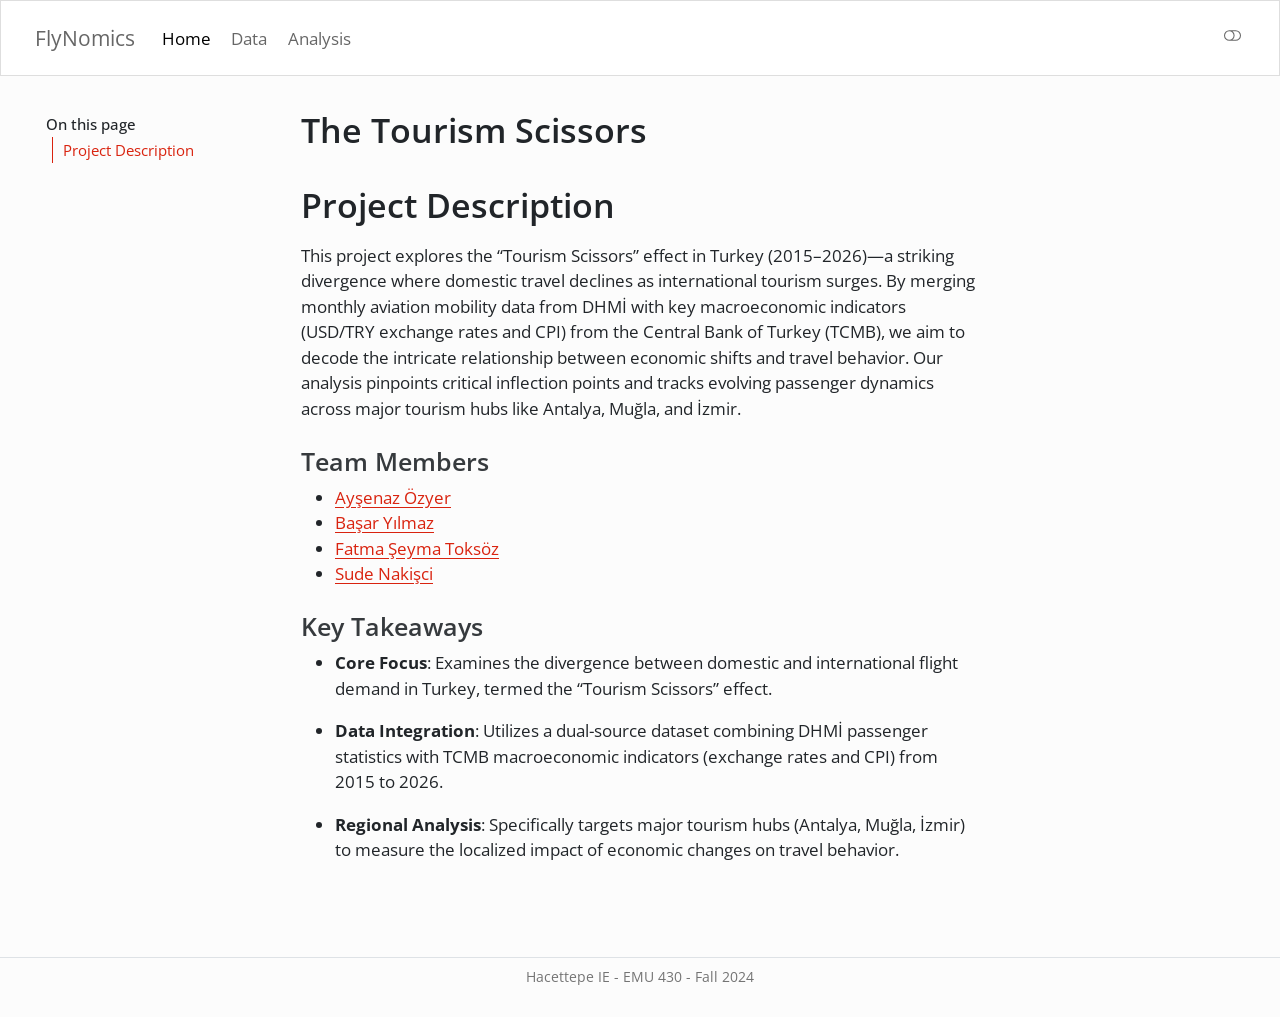
==== docs/index.html @ b21f77da "project3" ====
<!DOCTYPE html>
<html xmlns="http://www.w3.org/1999/xhtml" lang="en" xml:lang="en"><head>

<meta charset="utf-8">
<meta name="generator" content="quarto-1.8.25">

<meta name="viewport" content="width=device-width, initial-scale=1.0, user-scalable=yes">


<title>The Tourism Scissors – FlyNomics</title>
<style>
code{white-space: pre-wrap;}
span.smallcaps{font-variant: small-caps;}
div.columns{display: flex; gap: min(4vw, 1.5em);}
div.column{flex: auto; overflow-x: auto;}
div.hanging-indent{margin-left: 1.5em; text-indent: -1.5em;}
ul.task-list{list-style: none;}
ul.task-list li input[type="checkbox"] {
  width: 0.8em;
  margin: 0 0.8em 0.2em -1em; /* quarto-specific, see https://github.com/quarto-dev/quarto-cli/issues/4556 */ 
  vertical-align: middle;
}
</style>


<script src="site_libs/quarto-nav/quarto-nav.js"></script>
<script src="site_libs/quarto-nav/headroom.min.js"></script>
<script src="site_libs/clipboard/clipboard.min.js"></script>
<script src="site_libs/quarto-search/autocomplete.umd.js"></script>
<script src="site_libs/quarto-search/fuse.min.js"></script>
<script src="site_libs/quarto-search/quarto-search.js"></script>
<meta name="quarto:offset" content="./">
<script src="site_libs/quarto-html/quarto.js" type="module"></script>
<script src="site_libs/quarto-html/tabsets/tabsets.js" type="module"></script>
<script src="site_libs/quarto-html/axe/axe-check.js" type="module"></script>
<script src="site_libs/quarto-html/popper.min.js"></script>
<script src="site_libs/quarto-html/tippy.umd.min.js"></script>
<script src="site_libs/quarto-html/anchor.min.js"></script>
<link href="site_libs/quarto-html/tippy.css" rel="stylesheet">
<link href="site_libs/quarto-html/quarto-syntax-highlighting-7b89279ff1a6dce999919e0e67d4d9ec.css" rel="stylesheet" class="quarto-color-scheme" id="quarto-text-highlighting-styles">
<link href="site_libs/quarto-html/quarto-syntax-highlighting-dark-707d8167ce6003fca903bfe2be84ab7f.css" rel="stylesheet" class="quarto-color-scheme quarto-color-alternate" id="quarto-text-highlighting-styles">
<link href="site_libs/quarto-html/quarto-syntax-highlighting-7b89279ff1a6dce999919e0e67d4d9ec.css" rel="stylesheet" class="quarto-color-scheme-extra" id="quarto-text-highlighting-styles">
<script src="site_libs/bootstrap/bootstrap.min.js"></script>
<link href="site_libs/bootstrap/bootstrap-icons.css" rel="stylesheet">
<link href="site_libs/bootstrap/bootstrap-0e5074b58188f8d01d6da366fae00f66.min.css" rel="stylesheet" append-hash="true" class="quarto-color-scheme" id="quarto-bootstrap" data-mode="light">
<link href="site_libs/bootstrap/bootstrap-dark-cd93109820dc32abe2ab9168c608f182.min.css" rel="stylesheet" append-hash="true" class="quarto-color-scheme quarto-color-alternate" id="quarto-bootstrap" data-mode="dark">
<link href="site_libs/bootstrap/bootstrap-0e5074b58188f8d01d6da366fae00f66.min.css" rel="stylesheet" append-hash="true" class="quarto-color-scheme-extra" id="quarto-bootstrap" data-mode="light">
<script id="quarto-search-options" type="application/json">{
  "location": "navbar",
  "copy-button": false,
  "collapse-after": 3,
  "panel-placement": "end",
  "type": "overlay",
  "limit": 50,
  "keyboard-shortcut": [
    "f",
    "/",
    "s"
  ],
  "show-item-context": false,
  "language": {
    "search-no-results-text": "No results",
    "search-matching-documents-text": "matching documents",
    "search-copy-link-title": "Copy link to search",
    "search-hide-matches-text": "Hide additional matches",
    "search-more-match-text": "more match in this document",
    "search-more-matches-text": "more matches in this document",
    "search-clear-button-title": "Clear",
    "search-text-placeholder": "",
    "search-detached-cancel-button-title": "Cancel",
    "search-submit-button-title": "Submit",
    "search-label": "Search"
  }
}</script>


<link rel="stylesheet" href="styles.css">
</head>

<body class="floating nav-fixed quarto-light"><script id="quarto-html-before-body" type="application/javascript">
    const toggleBodyColorMode = (bsSheetEl) => {
      const mode = bsSheetEl.getAttribute("data-mode");
      const bodyEl = window.document.querySelector("body");
      if (mode === "dark") {
        bodyEl.classList.add("quarto-dark");
        bodyEl.classList.remove("quarto-light");
      } else {
        bodyEl.classList.add("quarto-light");
        bodyEl.classList.remove("quarto-dark");
      }
    }
    const toggleBodyColorPrimary = () => {
      const bsSheetEl = window.document.querySelector("link#quarto-bootstrap:not([rel=disabled-stylesheet])");
      if (bsSheetEl) {
        toggleBodyColorMode(bsSheetEl);
      }
    }
    const setColorSchemeToggle = (alternate) => {
      const toggles = window.document.querySelectorAll('.quarto-color-scheme-toggle');
      for (let i=0; i < toggles.length; i++) {
        const toggle = toggles[i];
        if (toggle) {
          if (alternate) {
            toggle.classList.add("alternate");
          } else {
            toggle.classList.remove("alternate");
          }
        }
      }
    };
    const toggleColorMode = (alternate) => {
      // Switch the stylesheets
      const primaryStylesheets = window.document.querySelectorAll('link.quarto-color-scheme:not(.quarto-color-alternate)');
      const alternateStylesheets = window.document.querySelectorAll('link.quarto-color-scheme.quarto-color-alternate');
      manageTransitions('#quarto-margin-sidebar .nav-link', false);
      if (alternate) {
        // note: dark is layered on light, we don't disable primary!
        enableStylesheet(alternateStylesheets);
        for (const sheetNode of alternateStylesheets) {
          if (sheetNode.id === "quarto-bootstrap") {
            toggleBodyColorMode(sheetNode);
          }
        }
      } else {
        disableStylesheet(alternateStylesheets);
        enableStylesheet(primaryStylesheets)
        toggleBodyColorPrimary();
      }
      manageTransitions('#quarto-margin-sidebar .nav-link', true);
      // Switch the toggles
      setColorSchemeToggle(alternate)
      // Hack to workaround the fact that safari doesn't
      // properly recolor the scrollbar when toggling (#1455)
      if (navigator.userAgent.indexOf('Safari') > 0 && navigator.userAgent.indexOf('Chrome') == -1) {
        manageTransitions("body", false);
        window.scrollTo(0, 1);
        setTimeout(() => {
          window.scrollTo(0, 0);
          manageTransitions("body", true);
        }, 40);
      }
    }
    const disableStylesheet = (stylesheets) => {
      for (let i=0; i < stylesheets.length; i++) {
        const stylesheet = stylesheets[i];
        stylesheet.rel = 'disabled-stylesheet';
      }
    }
    const enableStylesheet = (stylesheets) => {
      for (let i=0; i < stylesheets.length; i++) {
        const stylesheet = stylesheets[i];
        if(stylesheet.rel !== 'stylesheet') { // for Chrome, which will still FOUC without this check
          stylesheet.rel = 'stylesheet';
        }
      }
    }
    const manageTransitions = (selector, allowTransitions) => {
      const els = window.document.querySelectorAll(selector);
      for (let i=0; i < els.length; i++) {
        const el = els[i];
        if (allowTransitions) {
          el.classList.remove('notransition');
        } else {
          el.classList.add('notransition');
        }
      }
    }
    const isFileUrl = () => {
      return window.location.protocol === 'file:';
    }
    const hasAlternateSentinel = () => {
      let styleSentinel = getColorSchemeSentinel();
      if (styleSentinel !== null) {
        return styleSentinel === "alternate";
      } else {
        return false;
      }
    }
    const setStyleSentinel = (alternate) => {
      const value = alternate ? "alternate" : "default";
      if (!isFileUrl()) {
        window.localStorage.setItem("quarto-color-scheme", value);
      } else {
        localAlternateSentinel = value;
      }
    }
    const getColorSchemeSentinel = () => {
      if (!isFileUrl()) {
        const storageValue = window.localStorage.getItem("quarto-color-scheme");
        return storageValue != null ? storageValue : localAlternateSentinel;
      } else {
        return localAlternateSentinel;
      }
    }
    const toggleGiscusIfUsed = (isAlternate, darkModeDefault) => {
      const baseTheme = document.querySelector('#giscus-base-theme')?.value ?? 'light';
      const alternateTheme = document.querySelector('#giscus-alt-theme')?.value ?? 'dark';
      let newTheme = '';
      if(authorPrefersDark) {
        newTheme = isAlternate ? baseTheme : alternateTheme;
      } else {
        newTheme = isAlternate ? alternateTheme : baseTheme;
      }
      const changeGiscusTheme = () => {
        // From: https://github.com/giscus/giscus/issues/336
        const sendMessage = (message) => {
          const iframe = document.querySelector('iframe.giscus-frame');
          if (!iframe) return;
          iframe.contentWindow.postMessage({ giscus: message }, 'https://giscus.app');
        }
        sendMessage({
          setConfig: {
            theme: newTheme
          }
        });
      }
      const isGiscussLoaded = window.document.querySelector('iframe.giscus-frame') !== null;
      if (isGiscussLoaded) {
        changeGiscusTheme();
      }
    };
    const authorPrefersDark = false;
    const darkModeDefault = authorPrefersDark;
      document.querySelector('link#quarto-text-highlighting-styles.quarto-color-scheme-extra').rel = 'disabled-stylesheet';
      document.querySelector('link#quarto-bootstrap.quarto-color-scheme-extra').rel = 'disabled-stylesheet';
    let localAlternateSentinel = darkModeDefault ? 'alternate' : 'default';
    // Dark / light mode switch
    window.quartoToggleColorScheme = () => {
      // Read the current dark / light value
      let toAlternate = !hasAlternateSentinel();
      toggleColorMode(toAlternate);
      setStyleSentinel(toAlternate);
      toggleGiscusIfUsed(toAlternate, darkModeDefault);
      window.dispatchEvent(new Event('resize'));
    };
    // Switch to dark mode if need be
    if (hasAlternateSentinel()) {
      toggleColorMode(true);
    } else {
      toggleColorMode(false);
    }
  </script>

<div id="quarto-search-results"></div>
  <header id="quarto-header" class="headroom fixed-top">
    <nav class="navbar navbar-expand-lg " data-bs-theme="dark">
      <div class="navbar-container container-fluid">
      <div class="navbar-brand-container mx-auto">
    <a href="./index.html" class="navbar-brand navbar-brand-logo">
    </a>
    <a class="navbar-brand" href="./index.html">
    <span class="navbar-title">FlyNomics</span>
    </a>
  </div>
            <div id="quarto-search" class="" title="Search"></div>
          <button class="navbar-toggler" type="button" data-bs-toggle="collapse" data-bs-target="#navbarCollapse" aria-controls="navbarCollapse" role="menu" aria-expanded="false" aria-label="Toggle navigation" onclick="if (window.quartoToggleHeadroom) { window.quartoToggleHeadroom(); }">
  <span class="navbar-toggler-icon"></span>
</button>
          <div class="collapse navbar-collapse" id="navbarCollapse">
            <ul class="navbar-nav navbar-nav-scroll me-auto">
  <li class="nav-item">
    <a class="nav-link active" href="./index.html" aria-current="page"> 
<span class="menu-text">Home</span></a>
  </li>  
  <li class="nav-item">
    <a class="nav-link" href="./data.html"> 
<span class="menu-text">Data</span></a>
  </li>  
  <li class="nav-item">
    <a class="nav-link" href="./analysis.html"> 
<span class="menu-text">Analysis</span></a>
  </li>  
</ul>
          </div> <!-- /navcollapse -->
            <div class="quarto-navbar-tools">
    <a href="https://twitter.com" title="" class="quarto-navigation-tool px-1" aria-label=""><i class="bi bi-github"></i></a>
  <a href="" class="quarto-color-scheme-toggle quarto-navigation-tool  px-1" onclick="window.quartoToggleColorScheme(); return false;" title="Toggle dark mode"><i class="bi"></i></a>
</div>
      </div> <!-- /container-fluid -->
    </nav>
</header>
<!-- content -->
<div id="quarto-content" class="quarto-container page-columns page-rows-contents page-layout-article page-navbar">
<!-- sidebar -->
  <nav id="quarto-sidebar" class="sidebar collapse collapse-horizontal quarto-sidebar-collapse-item sidebar-navigation floating overflow-auto">
    <nav id="TOC" role="doc-toc" class="toc-active">
    <h2 id="toc-title">On this page</h2>
   
  <ul>
  <li><a href="#project-description" id="toc-project-description" class="nav-link active" data-scroll-target="#project-description">Project Description</a>
  <ul class="collapse">
  <li><a href="#team-members" id="toc-team-members" class="nav-link" data-scroll-target="#team-members">Team Members</a></li>
  <li><a href="#key-takeaways" id="toc-key-takeaways" class="nav-link" data-scroll-target="#key-takeaways">Key Takeaways</a></li>
  </ul></li>
  </ul>
</nav>
</nav>
<div id="quarto-sidebar-glass" class="quarto-sidebar-collapse-item" data-bs-toggle="collapse" data-bs-target=".quarto-sidebar-collapse-item"></div>
<!-- margin-sidebar -->
    <div id="quarto-margin-sidebar" class="sidebar margin-sidebar zindex-bottom">
    </div>
<!-- main -->
<main class="content" id="quarto-document-content">


<header id="title-block-header" class="quarto-title-block default">
<div class="quarto-title">
<h1 class="title">The Tourism Scissors</h1>
</div>



<div class="quarto-title-meta">

    
  
    
  </div>
  


</header>


<section id="project-description" class="level1">
<h1>Project Description</h1>
<p>This project explores the “Tourism Scissors” effect in Turkey (2015–2026)—a striking divergence where domestic travel declines as international tourism surges. By merging monthly aviation mobility data from DHMİ with key macroeconomic indicators (USD/TRY exchange rates and CPI) from the Central Bank of Turkey (TCMB), we aim to decode the intricate relationship between economic shifts and travel behavior. Our analysis pinpoints critical inflection points and tracks evolving passenger dynamics across major tourism hubs like Antalya, Muğla, and İzmir.</p>
<section id="team-members" class="level3">
<h3 class="anchored" data-anchor-id="team-members">Team Members</h3>
<ul>
<li><a href="https://emu-hacettepe-analytics.github.io/emu430-spring2026-aysenazozyer/">Ayşenaz Özyer</a></li>
<li><a href="https://emu-hacettepe-analytics.github.io/emu430-spring2026-BasarYiilmaz/">Başar Yılmaz</a></li>
<li><a href="https://emu-hacettepe-analytics.github.io/emu430-spring2026-b2220469019/">Fatma Şeyma Toksöz</a></li>
<li><a href="https://emu-hacettepe-analytics.github.io/emu430-spring2026-sudenakisci/">Sude Nakişci</a></li>
</ul>
</section>
<section id="key-takeaways" class="level3">
<h3 class="anchored" data-anchor-id="key-takeaways">Key Takeaways</h3>
<ul>
<li><p><strong>Core Focus</strong>: Examines the divergence between domestic and international flight demand in Turkey, termed the “Tourism Scissors” effect.</p></li>
<li><p><strong>Data Integration</strong>: Utilizes a dual-source dataset combining DHMİ passenger statistics with TCMB macroeconomic indicators (exchange rates and CPI) from 2015 to 2026.</p></li>
<li><p><strong>Regional Analysis</strong>: Specifically targets major tourism hubs (Antalya, Muğla, İzmir) to measure the localized impact of economic changes on travel behavior.</p></li>
</ul>


</section>
</section>

<a onclick="window.scrollTo(0, 0); return false;" role="button" id="quarto-back-to-top"><i class="bi bi-arrow-up"></i> Back to top</a></main> <!-- /main -->
<script id="quarto-html-after-body" type="application/javascript">
  window.document.addEventListener("DOMContentLoaded", function (event) {
    // Ensure there is a toggle, if there isn't float one in the top right
    if (window.document.querySelector('.quarto-color-scheme-toggle') === null) {
      const a = window.document.createElement('a');
      a.classList.add('top-right');
      a.classList.add('quarto-color-scheme-toggle');
      a.href = "";
      a.onclick = function() { try { window.quartoToggleColorScheme(); } catch {} return false; };
      const i = window.document.createElement("i");
      i.classList.add('bi');
      a.appendChild(i);
      window.document.body.appendChild(a);
    }
    setColorSchemeToggle(hasAlternateSentinel())
    const icon = "";
    const anchorJS = new window.AnchorJS();
    anchorJS.options = {
      placement: 'right',
      icon: icon
    };
    anchorJS.add('.anchored');
    const isCodeAnnotation = (el) => {
      for (const clz of el.classList) {
        if (clz.startsWith('code-annotation-')) {                     
          return true;
        }
      }
      return false;
    }
    const onCopySuccess = function(e) {
      // button target
      const button = e.trigger;
      // don't keep focus
      button.blur();
      // flash "checked"
      button.classList.add('code-copy-button-checked');
      var currentTitle = button.getAttribute("title");
      button.setAttribute("title", "Copied!");
      let tooltip;
      if (window.bootstrap) {
        button.setAttribute("data-bs-toggle", "tooltip");
        button.setAttribute("data-bs-placement", "left");
        button.setAttribute("data-bs-title", "Copied!");
        tooltip = new bootstrap.Tooltip(button, 
          { trigger: "manual", 
            customClass: "code-copy-button-tooltip",
            offset: [0, -8]});
        tooltip.show();    
      }
      setTimeout(function() {
        if (tooltip) {
          tooltip.hide();
          button.removeAttribute("data-bs-title");
          button.removeAttribute("data-bs-toggle");
          button.removeAttribute("data-bs-placement");
        }
        button.setAttribute("title", currentTitle);
        button.classList.remove('code-copy-button-checked');
      }, 1000);
      // clear code selection
      e.clearSelection();
    }
    const getTextToCopy = function(trigger) {
      const outerScaffold = trigger.parentElement.cloneNode(true);
      const codeEl = outerScaffold.querySelector('code');
      for (const childEl of codeEl.children) {
        if (isCodeAnnotation(childEl)) {
          childEl.remove();
        }
      }
      return codeEl.innerText;
    }
    const clipboard = new window.ClipboardJS('.code-copy-button:not([data-in-quarto-modal])', {
      text: getTextToCopy
    });
    clipboard.on('success', onCopySuccess);
    if (window.document.getElementById('quarto-embedded-source-code-modal')) {
      const clipboardModal = new window.ClipboardJS('.code-copy-button[data-in-quarto-modal]', {
        text: getTextToCopy,
        container: window.document.getElementById('quarto-embedded-source-code-modal')
      });
      clipboardModal.on('success', onCopySuccess);
    }
      var localhostRegex = new RegExp(/^(?:http|https):\/\/localhost\:?[0-9]*\//);
      var mailtoRegex = new RegExp(/^mailto:/);
        var filterRegex = new RegExp('/' + window.location.host + '/');
      var isInternal = (href) => {
          return filterRegex.test(href) || localhostRegex.test(href) || mailtoRegex.test(href);
      }
      // Inspect non-navigation links and adorn them if external
     var links = window.document.querySelectorAll('a[href]:not(.nav-link):not(.navbar-brand):not(.toc-action):not(.sidebar-link):not(.sidebar-item-toggle):not(.pagination-link):not(.no-external):not([aria-hidden]):not(.dropdown-item):not(.quarto-navigation-tool):not(.about-link)');
      for (var i=0; i<links.length; i++) {
        const link = links[i];
        if (!isInternal(link.href)) {
          // undo the damage that might have been done by quarto-nav.js in the case of
          // links that we want to consider external
          if (link.dataset.originalHref !== undefined) {
            link.href = link.dataset.originalHref;
          }
        }
      }
    function tippyHover(el, contentFn, onTriggerFn, onUntriggerFn) {
      const config = {
        allowHTML: true,
        maxWidth: 500,
        delay: 100,
        arrow: false,
        appendTo: function(el) {
            return el.parentElement;
        },
        interactive: true,
        interactiveBorder: 10,
        theme: 'quarto',
        placement: 'bottom-start',
      };
      if (contentFn) {
        config.content = contentFn;
      }
      if (onTriggerFn) {
        config.onTrigger = onTriggerFn;
      }
      if (onUntriggerFn) {
        config.onUntrigger = onUntriggerFn;
      }
      window.tippy(el, config); 
    }
    const noterefs = window.document.querySelectorAll('a[role="doc-noteref"]');
    for (var i=0; i<noterefs.length; i++) {
      const ref = noterefs[i];
      tippyHover(ref, function() {
        // use id or data attribute instead here
        let href = ref.getAttribute('data-footnote-href') || ref.getAttribute('href');
        try { href = new URL(href).hash; } catch {}
        const id = href.replace(/^#\/?/, "");
        const note = window.document.getElementById(id);
        if (note) {
          return note.innerHTML;
        } else {
          return "";
        }
      });
    }
    const xrefs = window.document.querySelectorAll('a.quarto-xref');
    const processXRef = (id, note) => {
      // Strip column container classes
      const stripColumnClz = (el) => {
        el.classList.remove("page-full", "page-columns");
        if (el.children) {
          for (const child of el.children) {
            stripColumnClz(child);
          }
        }
      }
      stripColumnClz(note)
      if (id === null || id.startsWith('sec-')) {
        // Special case sections, only their first couple elements
        const container = document.createElement("div");
        if (note.children && note.children.length > 2) {
          container.appendChild(note.children[0].cloneNode(true));
          for (let i = 1; i < note.children.length; i++) {
            const child = note.children[i];
            if (child.tagName === "P" && child.innerText === "") {
              continue;
            } else {
              container.appendChild(child.cloneNode(true));
              break;
            }
          }
          if (window.Quarto?.typesetMath) {
            window.Quarto.typesetMath(container);
          }
          return container.innerHTML
        } else {
          if (window.Quarto?.typesetMath) {
            window.Quarto.typesetMath(note);
          }
          return note.innerHTML;
        }
      } else {
        // Remove any anchor links if they are present
        const anchorLink = note.querySelector('a.anchorjs-link');
        if (anchorLink) {
          anchorLink.remove();
        }
        if (window.Quarto?.typesetMath) {
          window.Quarto.typesetMath(note);
        }
        if (note.classList.contains("callout")) {
          return note.outerHTML;
        } else {
          return note.innerHTML;
        }
      }
    }
    for (var i=0; i<xrefs.length; i++) {
      const xref = xrefs[i];
      tippyHover(xref, undefined, function(instance) {
        instance.disable();
        let url = xref.getAttribute('href');
        let hash = undefined; 
        if (url.startsWith('#')) {
          hash = url;
        } else {
          try { hash = new URL(url).hash; } catch {}
        }
        if (hash) {
          const id = hash.replace(/^#\/?/, "");
          const note = window.document.getElementById(id);
          if (note !== null) {
            try {
              const html = processXRef(id, note.cloneNode(true));
              instance.setContent(html);
            } finally {
              instance.enable();
              instance.show();
            }
          } else {
            // See if we can fetch this
            fetch(url.split('#')[0])
            .then(res => res.text())
            .then(html => {
              const parser = new DOMParser();
              const htmlDoc = parser.parseFromString(html, "text/html");
              const note = htmlDoc.getElementById(id);
              if (note !== null) {
                const html = processXRef(id, note);
                instance.setContent(html);
              } 
            }).finally(() => {
              instance.enable();
              instance.show();
            });
          }
        } else {
          // See if we can fetch a full url (with no hash to target)
          // This is a special case and we should probably do some content thinning / targeting
          fetch(url)
          .then(res => res.text())
          .then(html => {
            const parser = new DOMParser();
            const htmlDoc = parser.parseFromString(html, "text/html");
            const note = htmlDoc.querySelector('main.content');
            if (note !== null) {
              // This should only happen for chapter cross references
              // (since there is no id in the URL)
              // remove the first header
              if (note.children.length > 0 && note.children[0].tagName === "HEADER") {
                note.children[0].remove();
              }
              const html = processXRef(null, note);
              instance.setContent(html);
            } 
          }).finally(() => {
            instance.enable();
            instance.show();
          });
        }
      }, function(instance) {
      });
    }
        let selectedAnnoteEl;
        const selectorForAnnotation = ( cell, annotation) => {
          let cellAttr = 'data-code-cell="' + cell + '"';
          let lineAttr = 'data-code-annotation="' +  annotation + '"';
          const selector = 'span[' + cellAttr + '][' + lineAttr + ']';
          return selector;
        }
        const selectCodeLines = (annoteEl) => {
          const doc = window.document;
          const targetCell = annoteEl.getAttribute("data-target-cell");
          const targetAnnotation = annoteEl.getAttribute("data-target-annotation");
          const annoteSpan = window.document.querySelector(selectorForAnnotation(targetCell, targetAnnotation));
          const lines = annoteSpan.getAttribute("data-code-lines").split(",");
          const lineIds = lines.map((line) => {
            return targetCell + "-" + line;
          })
          let top = null;
          let height = null;
          let parent = null;
          if (lineIds.length > 0) {
              //compute the position of the single el (top and bottom and make a div)
              const el = window.document.getElementById(lineIds[0]);
              top = el.offsetTop;
              height = el.offsetHeight;
              parent = el.parentElement.parentElement;
            if (lineIds.length > 1) {
              const lastEl = window.document.getElementById(lineIds[lineIds.length - 1]);
              const bottom = lastEl.offsetTop + lastEl.offsetHeight;
              height = bottom - top;
            }
            if (top !== null && height !== null && parent !== null) {
              // cook up a div (if necessary) and position it 
              let div = window.document.getElementById("code-annotation-line-highlight");
              if (div === null) {
                div = window.document.createElement("div");
                div.setAttribute("id", "code-annotation-line-highlight");
                div.style.position = 'absolute';
                parent.appendChild(div);
              }
              div.style.top = top - 2 + "px";
              div.style.height = height + 4 + "px";
              div.style.left = 0;
              let gutterDiv = window.document.getElementById("code-annotation-line-highlight-gutter");
              if (gutterDiv === null) {
                gutterDiv = window.document.createElement("div");
                gutterDiv.setAttribute("id", "code-annotation-line-highlight-gutter");
                gutterDiv.style.position = 'absolute';
                const codeCell = window.document.getElementById(targetCell);
                const gutter = codeCell.querySelector('.code-annotation-gutter');
                gutter.appendChild(gutterDiv);
              }
              gutterDiv.style.top = top - 2 + "px";
              gutterDiv.style.height = height + 4 + "px";
            }
            selectedAnnoteEl = annoteEl;
          }
        };
        const unselectCodeLines = () => {
          const elementsIds = ["code-annotation-line-highlight", "code-annotation-line-highlight-gutter"];
          elementsIds.forEach((elId) => {
            const div = window.document.getElementById(elId);
            if (div) {
              div.remove();
            }
          });
          selectedAnnoteEl = undefined;
        };
          // Handle positioning of the toggle
      window.addEventListener(
        "resize",
        throttle(() => {
          elRect = undefined;
          if (selectedAnnoteEl) {
            selectCodeLines(selectedAnnoteEl);
          }
        }, 10)
      );
      function throttle(fn, ms) {
      let throttle = false;
      let timer;
        return (...args) => {
          if(!throttle) { // first call gets through
              fn.apply(this, args);
              throttle = true;
          } else { // all the others get throttled
              if(timer) clearTimeout(timer); // cancel #2
              timer = setTimeout(() => {
                fn.apply(this, args);
                timer = throttle = false;
              }, ms);
          }
        };
      }
        // Attach click handler to the DT
        const annoteDls = window.document.querySelectorAll('dt[data-target-cell]');
        for (const annoteDlNode of annoteDls) {
          annoteDlNode.addEventListener('click', (event) => {
            const clickedEl = event.target;
            if (clickedEl !== selectedAnnoteEl) {
              unselectCodeLines();
              const activeEl = window.document.querySelector('dt[data-target-cell].code-annotation-active');
              if (activeEl) {
                activeEl.classList.remove('code-annotation-active');
              }
              selectCodeLines(clickedEl);
              clickedEl.classList.add('code-annotation-active');
            } else {
              // Unselect the line
              unselectCodeLines();
              clickedEl.classList.remove('code-annotation-active');
            }
          });
        }
    const findCites = (el) => {
      const parentEl = el.parentElement;
      if (parentEl) {
        const cites = parentEl.dataset.cites;
        if (cites) {
          return {
            el,
            cites: cites.split(' ')
          };
        } else {
          return findCites(el.parentElement)
        }
      } else {
        return undefined;
      }
    };
    var bibliorefs = window.document.querySelectorAll('a[role="doc-biblioref"]');
    for (var i=0; i<bibliorefs.length; i++) {
      const ref = bibliorefs[i];
      const citeInfo = findCites(ref);
      if (citeInfo) {
        tippyHover(citeInfo.el, function() {
          var popup = window.document.createElement('div');
          citeInfo.cites.forEach(function(cite) {
            var citeDiv = window.document.createElement('div');
            citeDiv.classList.add('hanging-indent');
            citeDiv.classList.add('csl-entry');
            var biblioDiv = window.document.getElementById('ref-' + cite);
            if (biblioDiv) {
              citeDiv.innerHTML = biblioDiv.innerHTML;
            }
            popup.appendChild(citeDiv);
          });
          return popup.innerHTML;
        });
      }
    }
  });
  </script>
</div> <!-- /content -->
<footer class="footer">
  <div class="nav-footer">
    <div class="nav-footer-left">
      &nbsp;
    </div>   
    <div class="nav-footer-center">
<p>Hacettepe IE - EMU 430 - Fall 2024</p>
</div>
    <div class="nav-footer-right">
      &nbsp;
    </div>
  </div>
</footer>




</body></html>
---- docs/site_libs/quarto-html/quarto-syntax-highlighting-7b89279ff1a6dce999919e0e67d4d9ec.css ----
/* quarto syntax highlight colors */
:root {
  --quarto-hl-ot-color: #003B4F;
  --quarto-hl-at-color: #657422;
  --quarto-hl-ss-color: #20794D;
  --quarto-hl-an-color: #5E5E5E;
  --quarto-hl-fu-color: #4758AB;
  --quarto-hl-st-color: #20794D;
  --quarto-hl-cf-color: #003B4F;
  --quarto-hl-op-color: #5E5E5E;
  --quarto-hl-er-color: #AD0000;
  --quarto-hl-bn-color: #AD0000;
  --quarto-hl-al-color: #AD0000;
  --quarto-hl-va-color: #111111;
  --quarto-hl-bu-color: inherit;
  --quarto-hl-ex-color: inherit;
  --quarto-hl-pp-color: #AD0000;
  --quarto-hl-in-color: #5E5E5E;
  --quarto-hl-vs-color: #20794D;
  --quarto-hl-wa-color: #5E5E5E;
  --quarto-hl-do-color: #5E5E5E;
  --quarto-hl-im-color: #00769E;
  --quarto-hl-ch-color: #20794D;
  --quarto-hl-dt-color: #AD0000;
  --quarto-hl-fl-color: #AD0000;
  --quarto-hl-co-color: #5E5E5E;
  --quarto-hl-cv-color: #5E5E5E;
  --quarto-hl-cn-color: #8f5902;
  --quarto-hl-sc-color: #5E5E5E;
  --quarto-hl-dv-color: #AD0000;
  --quarto-hl-kw-color: #003B4F;
}

/* other quarto variables */
:root {
  --quarto-font-monospace: SFMono-Regular, Menlo, Monaco, Consolas, "Liberation Mono", "Courier New", monospace;
}

/* syntax highlight based on Pandoc's rules */
pre > code.sourceCode > span {
  color: #003B4F;
}

code.sourceCode > span {
  color: #003B4F;
}

div.sourceCode,
div.sourceCode pre.sourceCode {
  color: #003B4F;
}

/* Normal */
code span {
  color: #003B4F;
}

/* Alert */
code span.al {
  color: #AD0000;
  font-style: inherit;
}

/* Annotation */
code span.an {
  color: #5E5E5E;
  font-style: inherit;
}

/* Attribute */
code span.at {
  color: #657422;
  font-style: inherit;
}

/* BaseN */
code span.bn {
  color: #AD0000;
  font-style: inherit;
}

/* BuiltIn */
code span.bu {
  font-style: inherit;
}

/* ControlFlow */
code span.cf {
  color: #003B4F;
  font-weight: bold;
  font-style: inherit;
}

/* Char */
code span.ch {
  color: #20794D;
  font-style: inherit;
}

/* Constant */
code span.cn {
  color: #8f5902;
  font-style: inherit;
}

/* Comment */
code span.co {
  color: #5E5E5E;
  font-style: inherit;
}

/* CommentVar */
code span.cv {
  color: #5E5E5E;
  font-style: italic;
}

/* Documentation */
code span.do {
  color: #5E5E5E;
  font-style: italic;
}

/* DataType */
code span.dt {
  color: #AD0000;
  font-style: inherit;
}

/* DecVal */
code span.dv {
  color: #AD0000;
  font-style: inherit;
}

/* Error */
code span.er {
  color: #AD0000;
  font-style: inherit;
}

/* Extension */
code span.ex {
  font-style: inherit;
}

/* Float */
code span.fl {
  color: #AD0000;
  font-style: inherit;
}

/* Function */
code span.fu {
  color: #4758AB;
  font-style: inherit;
}

/* Import */
code span.im {
  color: #00769E;
  font-style: inherit;
}

/* Information */
code span.in {
  color: #5E5E5E;
  font-style: inherit;
}

/* Keyword */
code span.kw {
  color: #003B4F;
  font-weight: bold;
  font-style: inherit;
}

/* Operator */
code span.op {
  color: #5E5E5E;
  font-style: inherit;
}

/* Other */
code span.ot {
  color: #003B4F;
  font-style: inherit;
}

/* Preprocessor */
code span.pp {
  color: #AD0000;
  font-style: inherit;
}

/* SpecialChar */
code span.sc {
  color: #5E5E5E;
  font-style: inherit;
}

/* SpecialString */
code span.ss {
  color: #20794D;
  font-style: inherit;
}

/* String */
code span.st {
  color: #20794D;
  font-style: inherit;
}

/* Variable */
code span.va {
  color: #111111;
  font-style: inherit;
}

/* VerbatimString */
code span.vs {
  color: #20794D;
  font-style: inherit;
}

/* Warning */
code span.wa {
  color: #5E5E5E;
  font-style: italic;
}

.prevent-inlining {
  content: "</";
}

/*# sourceMappingURL=3944bc705cfaf4c80e56f77c5205168a.css.map */
---- docs/site_libs/quarto-html/quarto-syntax-highlighting-dark-707d8167ce6003fca903bfe2be84ab7f.css ----
/* quarto syntax highlight colors */
:root {
  --quarto-hl-al-color: #f07178;
  --quarto-hl-an-color: #d4d0ab;
  --quarto-hl-at-color: #00e0e0;
  --quarto-hl-bn-color: #d4d0ab;
  --quarto-hl-bu-color: #abe338;
  --quarto-hl-ch-color: #abe338;
  --quarto-hl-co-color: #f8f8f2;
  --quarto-hl-cv-color: #ffd700;
  --quarto-hl-cn-color: #ffd700;
  --quarto-hl-cf-color: #ffa07a;
  --quarto-hl-dt-color: #ffa07a;
  --quarto-hl-dv-color: #d4d0ab;
  --quarto-hl-do-color: #f8f8f2;
  --quarto-hl-er-color: #f07178;
  --quarto-hl-ex-color: #00e0e0;
  --quarto-hl-fl-color: #d4d0ab;
  --quarto-hl-fu-color: #ffa07a;
  --quarto-hl-im-color: #abe338;
  --quarto-hl-in-color: #d4d0ab;
  --quarto-hl-kw-color: #ffa07a;
  --quarto-hl-op-color: #ffa07a;
  --quarto-hl-ot-color: #00e0e0;
  --quarto-hl-pp-color: #dcc6e0;
  --quarto-hl-re-color: #00e0e0;
  --quarto-hl-sc-color: #abe338;
  --quarto-hl-ss-color: #abe338;
  --quarto-hl-st-color: #abe338;
  --quarto-hl-va-color: #00e0e0;
  --quarto-hl-vs-color: #abe338;
  --quarto-hl-wa-color: #dcc6e0;
}

/* other quarto variables */
:root {
  --quarto-font-monospace: SFMono-Regular, Menlo, Monaco, Consolas, "Liberation Mono", "Courier New", monospace;
}

/* syntax highlight based on Pandoc's rules */
pre > code.sourceCode > span {
  color: #f8f8f2;
}

code.sourceCode > span {
  color: #f8f8f2;
}

div.sourceCode,
div.sourceCode pre.sourceCode {
  color: #f8f8f2;
}

/* Normal */
code span {
  color: #f8f8f2;
}

/* Alert */
code span.al {
  color: #f07178;
}

/* Annotation */
code span.an {
  color: #d4d0ab;
}

/* Attribute */
code span.at {
  color: #00e0e0;
}

/* BaseN */
code span.bn {
  color: #d4d0ab;
}

/* BuiltIn */
code span.bu {
  color: #abe338;
}

/* ControlFlow */
code span.cf {
  font-weight: bold;
  color: #ffa07a;
}

/* Char */
code span.ch {
  color: #abe338;
}

/* Constant */
code span.cn {
  color: #ffd700;
}

/* Comment */
code span.co {
  font-style: italic;
  color: #f8f8f2;
}

/* CommentVar */
code span.cv {
  color: #ffd700;
}

/* Documentation */
code span.do {
  color: #f8f8f2;
}

/* DataType */
code span.dt {
  color: #ffa07a;
}

/* DecVal */
code span.dv {
  color: #d4d0ab;
}

/* Error */
code span.er {
  color: #f07178;
  text-decoration: underline;
}

/* Extension */
code span.ex {
  font-weight: bold;
  color: #00e0e0;
}

/* Float */
code span.fl {
  color: #d4d0ab;
}

/* Function */
code span.fu {
  color: #ffa07a;
}

/* Import */
code span.im {
  color: #abe338;
}

/* Information */
code span.in {
  color: #d4d0ab;
}

/* Keyword */
code span.kw {
  font-weight: bold;
  color: #ffa07a;
}

/* Operator */
code span.op {
  color: #ffa07a;
}

/* Other */
code span.ot {
  color: #00e0e0;
}

/* Preprocessor */
code span.pp {
  color: #dcc6e0;
}

/* RegionMarker */
code span.re {
  background-color: #f8f8f2;
  color: #00e0e0;
}

/* SpecialChar */
code span.sc {
  color: #abe338;
}

/* SpecialString */
code span.ss {
  color: #abe338;
}

/* String */
code span.st {
  color: #abe338;
}

/* Variable */
code span.va {
  color: #00e0e0;
}

/* VerbatimString */
code span.vs {
  color: #abe338;
}

/* Warning */
code span.wa {
  color: #dcc6e0;
}

.prevent-inlining {
  content: "</";
}

/*# sourceMappingURL=f5ab3bb6f5ded8da9f12dd3a91d3da26.css.map */
---- docs/site_libs/quarto-html/quarto-syntax-highlighting-7b89279ff1a6dce999919e0e67d4d9ec.css ----
/* quarto syntax highlight colors */
:root {
  --quarto-hl-ot-color: #003B4F;
  --quarto-hl-at-color: #657422;
  --quarto-hl-ss-color: #20794D;
  --quarto-hl-an-color: #5E5E5E;
  --quarto-hl-fu-color: #4758AB;
  --quarto-hl-st-color: #20794D;
  --quarto-hl-cf-color: #003B4F;
  --quarto-hl-op-color: #5E5E5E;
  --quarto-hl-er-color: #AD0000;
  --quarto-hl-bn-color: #AD0000;
  --quarto-hl-al-color: #AD0000;
  --quarto-hl-va-color: #111111;
  --quarto-hl-bu-color: inherit;
  --quarto-hl-ex-color: inherit;
  --quarto-hl-pp-color: #AD0000;
  --quarto-hl-in-color: #5E5E5E;
  --quarto-hl-vs-color: #20794D;
  --quarto-hl-wa-color: #5E5E5E;
  --quarto-hl-do-color: #5E5E5E;
  --quarto-hl-im-color: #00769E;
  --quarto-hl-ch-color: #20794D;
  --quarto-hl-dt-color: #AD0000;
  --quarto-hl-fl-color: #AD0000;
  --quarto-hl-co-color: #5E5E5E;
  --quarto-hl-cv-color: #5E5E5E;
  --quarto-hl-cn-color: #8f5902;
  --quarto-hl-sc-color: #5E5E5E;
  --quarto-hl-dv-color: #AD0000;
  --quarto-hl-kw-color: #003B4F;
}

/* other quarto variables */
:root {
  --quarto-font-monospace: SFMono-Regular, Menlo, Monaco, Consolas, "Liberation Mono", "Courier New", monospace;
}

/* syntax highlight based on Pandoc's rules */
pre > code.sourceCode > span {
  color: #003B4F;
}

code.sourceCode > span {
  color: #003B4F;
}

div.sourceCode,
div.sourceCode pre.sourceCode {
  color: #003B4F;
}

/* Normal */
code span {
  color: #003B4F;
}

/* Alert */
code span.al {
  color: #AD0000;
  font-style: inherit;
}

/* Annotation */
code span.an {
  color: #5E5E5E;
  font-style: inherit;
}

/* Attribute */
code span.at {
  color: #657422;
  font-style: inherit;
}

/* BaseN */
code span.bn {
  color: #AD0000;
  font-style: inherit;
}

/* BuiltIn */
code span.bu {
  font-style: inherit;
}

/* ControlFlow */
code span.cf {
  color: #003B4F;
  font-weight: bold;
  font-style: inherit;
}

/* Char */
code span.ch {
  color: #20794D;
  font-style: inherit;
}

/* Constant */
code span.cn {
  color: #8f5902;
  font-style: inherit;
}

/* Comment */
code span.co {
  color: #5E5E5E;
  font-style: inherit;
}

/* CommentVar */
code span.cv {
  color: #5E5E5E;
  font-style: italic;
}

/* Documentation */
code span.do {
  color: #5E5E5E;
  font-style: italic;
}

/* DataType */
code span.dt {
  color: #AD0000;
  font-style: inherit;
}

/* DecVal */
code span.dv {
  color: #AD0000;
  font-style: inherit;
}

/* Error */
code span.er {
  color: #AD0000;
  font-style: inherit;
}

/* Extension */
code span.ex {
  font-style: inherit;
}

/* Float */
code span.fl {
  color: #AD0000;
  font-style: inherit;
}

/* Function */
code span.fu {
  color: #4758AB;
  font-style: inherit;
}

/* Import */
code span.im {
  color: #00769E;
  font-style: inherit;
}

/* Information */
code span.in {
  color: #5E5E5E;
  font-style: inherit;
}

/* Keyword */
code span.kw {
  color: #003B4F;
  font-weight: bold;
  font-style: inherit;
}

/* Operator */
code span.op {
  color: #5E5E5E;
  font-style: inherit;
}

/* Other */
code span.ot {
  color: #003B4F;
  font-style: inherit;
}

/* Preprocessor */
code span.pp {
  color: #AD0000;
  font-style: inherit;
}

/* SpecialChar */
code span.sc {
  color: #5E5E5E;
  font-style: inherit;
}

/* SpecialString */
code span.ss {
  color: #20794D;
  font-style: inherit;
}

/* String */
code span.st {
  color: #20794D;
  font-style: inherit;
}

/* Variable */
code span.va {
  color: #111111;
  font-style: inherit;
}

/* VerbatimString */
code span.vs {
  color: #20794D;
  font-style: inherit;
}

/* Warning */
code span.wa {
  color: #5E5E5E;
  font-style: italic;
}

.prevent-inlining {
  content: "</";
}

/*# sourceMappingURL=3944bc705cfaf4c80e56f77c5205168a.css.map */
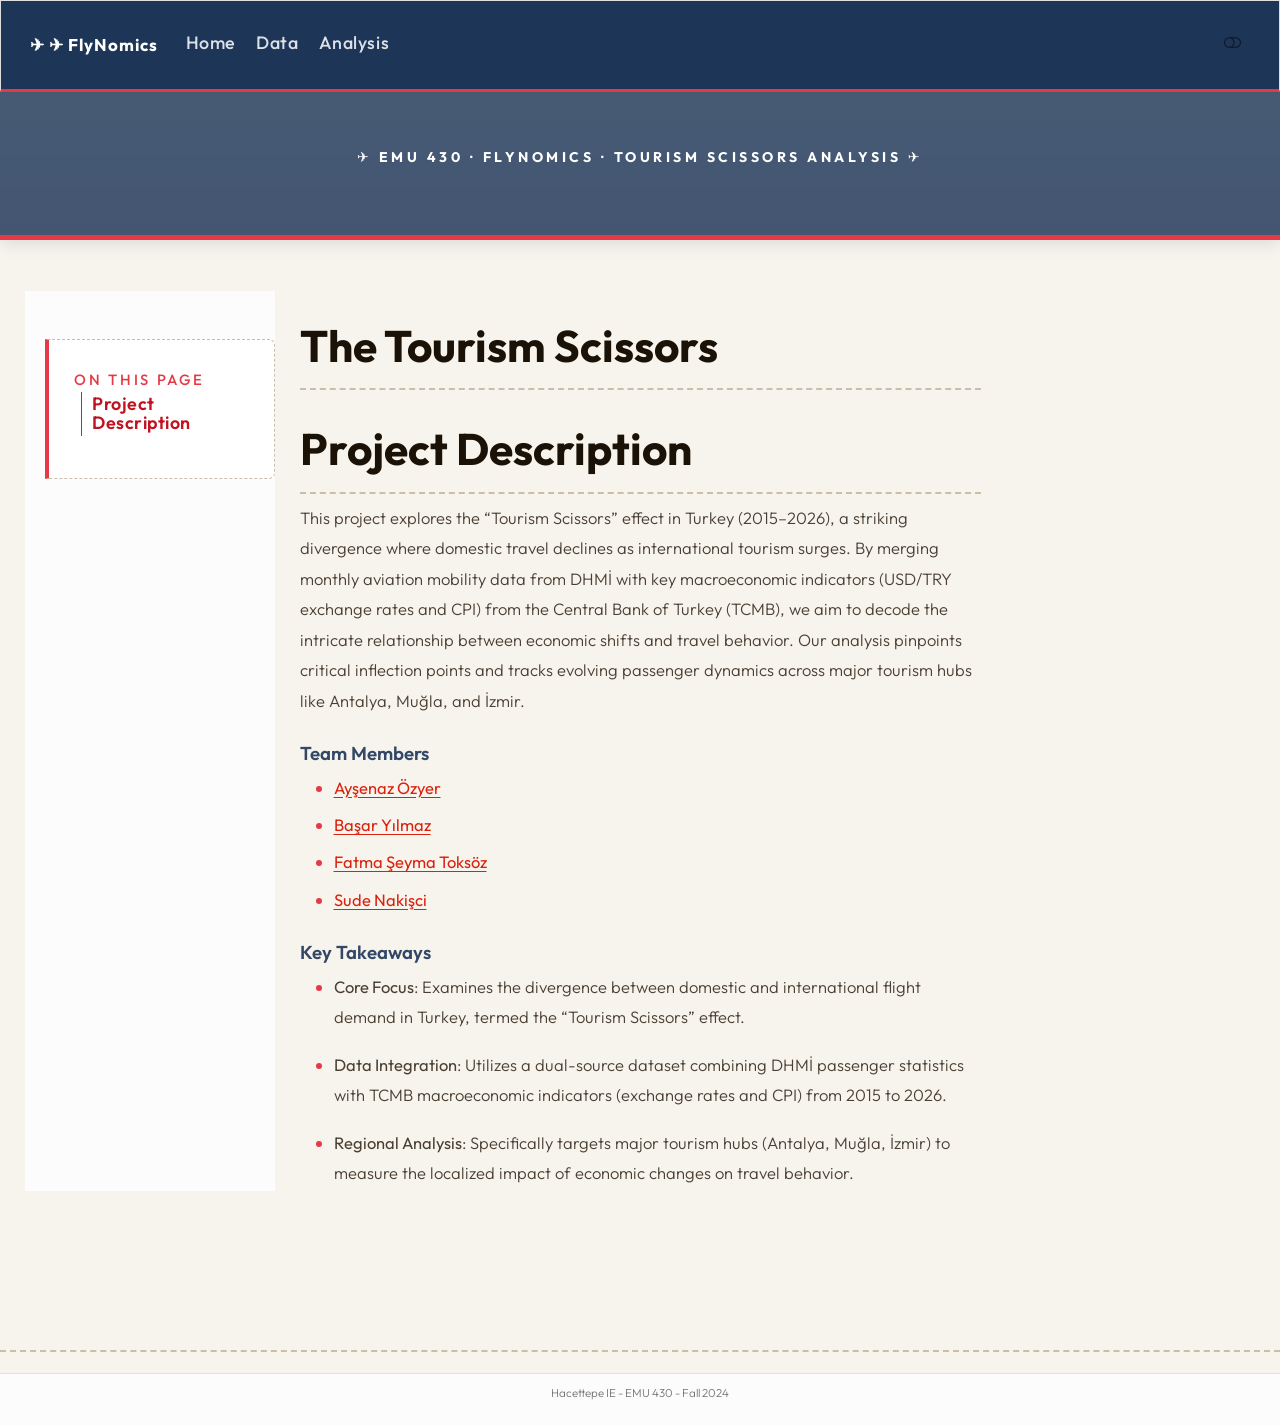
==== commit 39b24d11: "project6" ====
--- a/docs/index.html
+++ b/docs/index.html
@@ -324,7 +324,7 @@
 
 <section id="project-description" class="level1">
 <h1>Project Description</h1>
-<p>This project explores the “Tourism Scissors” effect in Turkey (2015–2026)—a striking divergence where domestic travel declines as international tourism surges. By merging monthly aviation mobility data from DHMİ with key macroeconomic indicators (USD/TRY exchange rates and CPI) from the Central Bank of Turkey (TCMB), we aim to decode the intricate relationship between economic shifts and travel behavior. Our analysis pinpoints critical inflection points and tracks evolving passenger dynamics across major tourism hubs like Antalya, Muğla, and İzmir.</p>
+<p>This project explores the “Tourism Scissors” effect in Turkey (2015–2026), a striking divergence where domestic travel declines as international tourism surges. By merging monthly aviation mobility data from DHMİ with key macroeconomic indicators (USD/TRY exchange rates and CPI) from the Central Bank of Turkey (TCMB), we aim to decode the intricate relationship between economic shifts and travel behavior. Our analysis pinpoints critical inflection points and tracks evolving passenger dynamics across major tourism hubs like Antalya, Muğla, and İzmir.</p>
 <section id="team-members" class="level3">
 <h3 class="anchored" data-anchor-id="team-members">Team Members</h3>
 <ul>
--- a/docs/styles.css
+++ b/docs/styles.css
@@ -0,0 +1,318 @@
+/* css styles */
+@import url('https://fonts.googleapis.com/css2?family=Outfit:wght@300;400;500;600;700&display=swap');
+
+:root {
+  --cream: #F7F3ED;
+  --cream-dark: #EDE5D8;
+  --cream-white: #FFFFFF;
+  --red: #E63946;
+  --red-dark: #C1121F;
+  --red-pale: #FFF0F0;
+  --navy: #1D3557;
+  --navy-light: #2E5480;
+  --rule: #C9BEA8;
+  --rule-light: #E5DDD0;
+  --ink: #1A1207;
+  --ink-mid: #4A3F32;
+  --ink-muted: #9B8E7A;
+}
+
+/* ── TEMEL SAYFA ── */
+body {
+  font-family: 'Outfit', system-ui, sans-serif;
+  background-color: var(--cream);
+  color: var(--ink-mid);
+  font-size: 16.5px;
+  line-height: 1.85;
+  font-weight: 300;
+  /* Sunum için geniş ekran ayarı korundu (max-width kaldırıldı) */
+}
+
+/* ── BOARDING PASS ÜSTÜ & UÇAK GÖRSELİ ── */
+body::before {
+  content: "✈  EMU 430  ·  FLYNOMICS  ·  TOURISM SCISSORS ANALYSIS  ✈";
+  display: flex;
+  align-items: center;
+  justify-content: center;
+  min-height: 160px;
+  font-size: 14px;
+  font-weight: 700;
+  letter-spacing: 0.25em;
+  text-transform: uppercase;
+  color: #FFFFFF;
+  
+  background-image: linear-gradient(rgba(29, 53, 87, 0.8), rgba(29, 53, 87, 0.9)), url('https://images.unsplash.com/photo-1436491865332-7a61a109cc05?q=80&w=2074&auto=format&fit=crop');
+  background-size: cover;
+  background-position: center;
+  background-attachment: fixed; 
+  
+  padding: 20px;
+  text-align: center;
+  margin-bottom: 3rem;
+  border-bottom: 5px solid var(--red);
+  box-shadow: 0 4px 15px rgba(0,0,0,0.1);
+}
+
+/* ── NAVİGASYON ── */
+.navbar {
+  background-color: var(--navy) !important;
+  border-bottom: 3px solid var(--red);
+  font-family: 'Outfit', sans-serif;
+}
+
+.navbar-brand {
+  color: #FFFFFF !important;
+  font-weight: 700;
+  font-size: 1rem;
+  letter-spacing: 0.06em;
+}
+
+.navbar-brand::before {
+  content: "✈  ";
+}
+
+/* Navbar linkleri biraz büyütüldü ve kalınlaştırıldı */
+.nav-link {
+  color: rgba(255, 255, 255, 0.85) !important;
+  font-weight: 500;
+  font-size: 1.05rem; 
+  letter-spacing: 0.03em;
+  transition: color 0.2s ease-in-out;
+}
+
+.nav-link:hover {
+  color: #FFFFFF !important;
+  font-weight: 600;
+}
+
+/* ── BAŞLIKLAR ── */
+h1 {
+  font-family: 'Outfit', sans-serif;
+  font-size: 2.6rem;
+  font-weight: 700;
+  color: var(--ink);
+  border-bottom: 2px dashed var(--rule);
+  padding-bottom: 1rem;
+  margin-top: 2rem;
+  margin-bottom: 0.5rem;
+  line-height: 1.15;
+}
+
+h2 {
+  font-family: 'Outfit', sans-serif;
+  font-size: 0.78rem;
+  font-weight: 700;
+  color: var(--red);
+  text-transform: uppercase;
+  letter-spacing: 0.18em;
+  margin-top: 3rem;
+  margin-bottom: 0.75rem;
+  padding-bottom: 5px;
+  border-bottom: 2px solid var(--red);
+}
+
+h3 {
+  font-family: 'Outfit', sans-serif;
+  font-size: 1.1rem;
+  font-weight: 600;
+  color: var(--navy);
+}
+
+/* ── ALINTI / CALLOUT ── */
+blockquote {
+  background: var(--cream-white);
+  border-top: 3px solid var(--red);
+  border-bottom: 1px solid var(--rule-light);
+  border-left: none;
+  border-right: none;
+  padding: 1.1rem 1.6rem;
+  margin: 1.8rem 0;
+  font-size: 0.95rem;
+  color: var(--ink-mid);
+  border-radius: 0 0 6px 6px;
+  font-style: normal;
+  position: relative;
+}
+
+blockquote::before {
+  content: "✈";
+  position: absolute;
+  top: -12px;
+  left: 20px;
+  background: var(--cream-white);
+  color: var(--red);
+  padding: 0 5px;
+  font-size: 14px;
+}
+
+blockquote strong {
+  color: var(--red);
+  font-weight: 600;
+}
+
+blockquote em {
+  color: var(--navy);
+}
+
+/* ── KOD BLOKLARI ── */
+pre {
+  background: var(--cream-dark) !important;
+  border: 1px solid var(--rule) !important;
+  border-radius: 4px !important;
+  font-size: 0.84rem !important;
+}
+
+code {
+  background: var(--cream-dark) !important;
+  border: 1px solid var(--rule-light) !important;
+  color: var(--navy) !important;
+  padding: 1px 5px !important;
+  border-radius: 3px !important;
+  font-size: 0.86rem !important;
+}
+
+pre code {
+  border: none !important;
+  background: transparent !important;
+  padding: 0 !important;
+  color: var(--navy-light) !important;
+}
+
+/* ── KOD FOLD BUTONU ── */
+.code-fold-btn,
+details > summary {
+  background: var(--cream-dark) !important;
+  border: 1px solid var(--rule) !important;
+  color: var(--navy) !important;
+  font-family: 'Outfit', sans-serif !important;
+  font-size: 0.85rem !important;
+  border-radius: 4px !important;
+  padding: 4px 12px !important;
+}
+
+/* ── GRAFİKLER ── */
+.quarto-figure,
+figure {
+  background: var(--cream-white);
+  border: 1px dashed var(--rule);
+  border-top: 3px solid var(--navy);
+  padding: 1.5rem;
+  margin: 2rem 0;
+  border-radius: 0 0 8px 8px;
+}
+
+figcaption,
+.figure-caption {
+  font-size: 0.82rem;
+  color: var(--ink-muted);
+  text-align: center;
+  margin-top: 0.5rem;
+  font-style: italic;
+}
+
+/* ── LİSTE ── */
+ul li::marker {
+  color: var(--red);
+}
+
+ol li::marker {
+  color: var(--navy);
+  font-weight: 600;
+}
+
+li {
+  margin-bottom: 0.4rem;
+}
+
+/* ── AYIRICI ── */
+hr {
+  border: none;
+  border-top: 2px dashed var(--rule);
+  margin: 2.8rem 0;
+}
+
+/* ── İÇİNDEKİLER (TOC) YAN BAR ── */
+#TOC, .toc {
+  background: var(--cream-white);
+  border: 1px dashed var(--rule);
+  border-left: 4px solid var(--red);
+  padding: 1.5rem;
+  font-size: 0.9rem;
+  border-radius: 0 6px 6px 0;
+  font-family: 'Outfit', sans-serif;
+  margin-top: 2rem;
+}
+
+#TOC .toc-title, .toc-title {
+  font-size: 0.8rem;
+  font-weight: 700;
+  letter-spacing: 0.15em;
+  text-transform: uppercase;
+  color: var(--red);
+  margin-bottom: 1rem;
+}
+
+/* Yan bar linklerini her zaman görünür kılacak güncelleme */
+#TOC a, .toc a, nav[role="doc-toc"] a {
+  color: var(--navy) !important;
+  text-decoration: none !important;
+  opacity: 1 !important;
+  display: block;
+  transition: all 0.2s ease-in-out;
+}
+
+#TOC a:hover, .toc a:hover, nav[role="doc-toc"] a:hover {
+  color: var(--red) !important;
+  font-weight: 600;
+}
+
+/* Aktif (bulunulan) başlığın link rengi */
+#TOC a.active, .toc a.active {
+  color: var(--red-dark) !important;
+  font-weight: 600;
+}
+
+/* ── TABLO ── */
+table {
+  border-collapse: collapse;
+  width: 100%;
+  font-size: 0.92rem;
+  margin: 1.5rem 0;
+}
+
+thead tr {
+  background-color: var(--navy);
+  color: #FFFFFF;
+}
+
+thead th {
+  padding: 10px 14px;
+  text-align: left;
+  font-weight: 600;
+  letter-spacing: 0.05em;
+}
+
+tbody tr {
+  border-bottom: 1px solid var(--rule-light);
+}
+
+tbody tr:nth-child(even) {
+  background-color: var(--cream-dark);
+}
+
+tbody td {
+  padding: 9px 14px;
+  color: var(--ink-mid);
+}
+
+/* ── SAYFA ALTI ── */
+footer,
+.footer {
+  color: var(--ink-muted);
+  font-size: 0.82rem;
+  text-align: center;
+  border-top: 2px dashed var(--rule);
+  margin-top: 4rem;
+  padding-top: 1.2rem;
+  font-family: 'Outfit', sans-serif;
+}
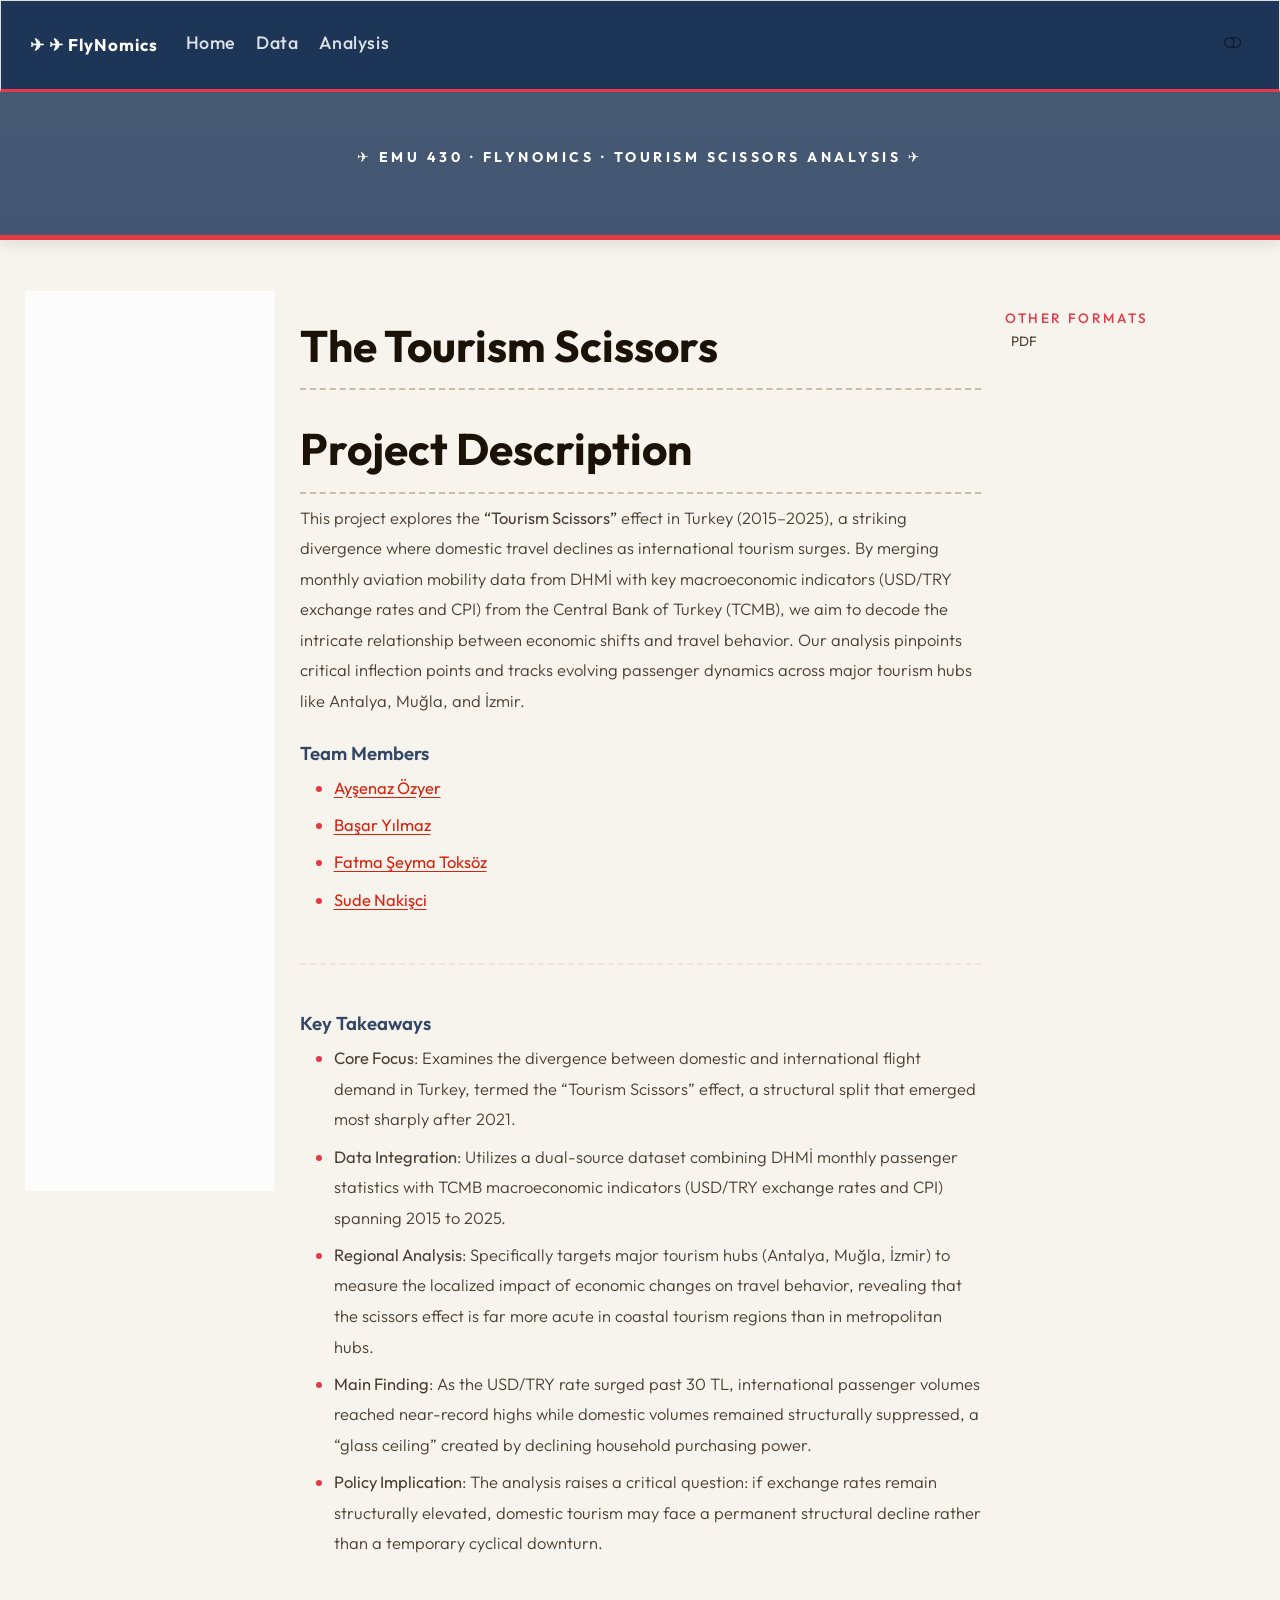
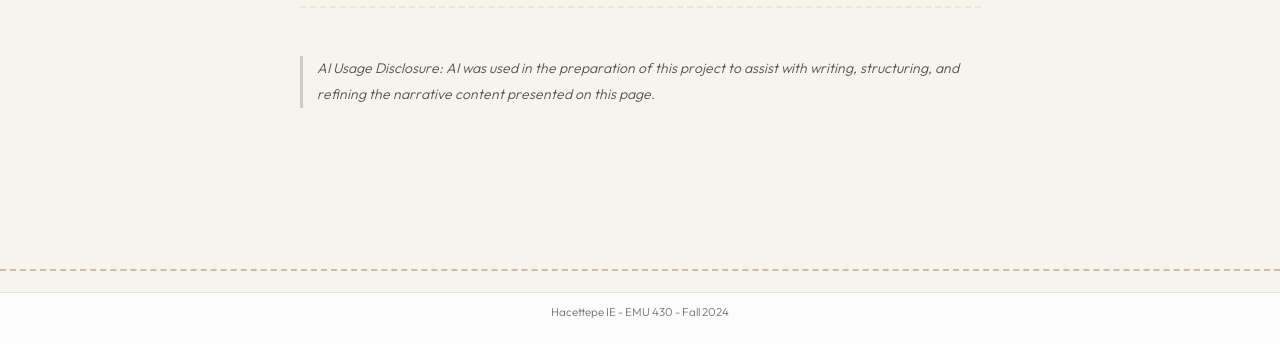
==== commit 02f598d5: "project7" ====
--- a/docs/index.html
+++ b/docs/index.html
@@ -273,7 +273,7 @@
 </ul>
           </div> <!-- /navcollapse -->
             <div class="quarto-navbar-tools">
-    <a href="https://twitter.com" title="" class="quarto-navigation-tool px-1" aria-label=""><i class="bi bi-github"></i></a>
+    <a href="https://github.com/emu-hacettepe-analytics/emu430-fall2024-team-flynomics/" title="" class="quarto-navigation-tool px-1" aria-label=""><i class="bi bi-github"></i></a>
   <a href="" class="quarto-color-scheme-toggle quarto-navigation-tool  px-1" onclick="window.quartoToggleColorScheme(); return false;" title="Toggle dark mode"><i class="bi"></i></a>
 </div>
       </div> <!-- /container-fluid -->
@@ -283,22 +283,12 @@
 <div id="quarto-content" class="quarto-container page-columns page-rows-contents page-layout-article page-navbar">
 <!-- sidebar -->
   <nav id="quarto-sidebar" class="sidebar collapse collapse-horizontal quarto-sidebar-collapse-item sidebar-navigation floating overflow-auto">
-    <nav id="TOC" role="doc-toc" class="toc-active">
-    <h2 id="toc-title">On this page</h2>
-   
-  <ul>
-  <li><a href="#project-description" id="toc-project-description" class="nav-link active" data-scroll-target="#project-description">Project Description</a>
-  <ul class="collapse">
-  <li><a href="#team-members" id="toc-team-members" class="nav-link" data-scroll-target="#team-members">Team Members</a></li>
-  <li><a href="#key-takeaways" id="toc-key-takeaways" class="nav-link" data-scroll-target="#key-takeaways">Key Takeaways</a></li>
-  </ul></li>
-  </ul>
-</nav>
+    
 </nav>
 <div id="quarto-sidebar-glass" class="quarto-sidebar-collapse-item" data-bs-toggle="collapse" data-bs-target=".quarto-sidebar-collapse-item"></div>
 <!-- margin-sidebar -->
-    <div id="quarto-margin-sidebar" class="sidebar margin-sidebar zindex-bottom">
-    </div>
+    <div id="quarto-margin-sidebar" class="sidebar margin-sidebar">
+    <div class="quarto-alternate-formats"><h2>Other Formats</h2><ul><li><a href="index.pdf"><i class="bi bi-file-pdf"></i>PDF</a></li></ul></div></div>
 <!-- main -->
 <main class="content" id="quarto-document-content">
 
@@ -324,7 +314,7 @@
 
 <section id="project-description" class="level1">
 <h1>Project Description</h1>
-<p>This project explores the “Tourism Scissors” effect in Turkey (2015–2026), a striking divergence where domestic travel declines as international tourism surges. By merging monthly aviation mobility data from DHMİ with key macroeconomic indicators (USD/TRY exchange rates and CPI) from the Central Bank of Turkey (TCMB), we aim to decode the intricate relationship between economic shifts and travel behavior. Our analysis pinpoints critical inflection points and tracks evolving passenger dynamics across major tourism hubs like Antalya, Muğla, and İzmir.</p>
+<p>This project explores the <strong>“Tourism Scissors”</strong> effect in Turkey (2015–2025), a striking divergence where domestic travel declines as international tourism surges. By merging monthly aviation mobility data from DHMİ with key macroeconomic indicators (USD/TRY exchange rates and CPI) from the Central Bank of Turkey (TCMB), we aim to decode the intricate relationship between economic shifts and travel behavior. Our analysis pinpoints critical inflection points and tracks evolving passenger dynamics across major tourism hubs like Antalya, Muğla, and İzmir.</p>
 <section id="team-members" class="level3">
 <h3 class="anchored" data-anchor-id="team-members">Team Members</h3>
 <ul>
@@ -333,14 +323,21 @@
 <li><a href="https://emu-hacettepe-analytics.github.io/emu430-spring2026-b2220469019/">Fatma Şeyma Toksöz</a></li>
 <li><a href="https://emu-hacettepe-analytics.github.io/emu430-spring2026-sudenakisci/">Sude Nakişci</a></li>
 </ul>
+<hr>
 </section>
 <section id="key-takeaways" class="level3">
 <h3 class="anchored" data-anchor-id="key-takeaways">Key Takeaways</h3>
 <ul>
-<li><p><strong>Core Focus</strong>: Examines the divergence between domestic and international flight demand in Turkey, termed the “Tourism Scissors” effect.</p></li>
-<li><p><strong>Data Integration</strong>: Utilizes a dual-source dataset combining DHMİ passenger statistics with TCMB macroeconomic indicators (exchange rates and CPI) from 2015 to 2026.</p></li>
-<li><p><strong>Regional Analysis</strong>: Specifically targets major tourism hubs (Antalya, Muğla, İzmir) to measure the localized impact of economic changes on travel behavior.</p></li>
+<li><strong>Core Focus</strong>: Examines the divergence between domestic and international flight demand in Turkey, termed the “Tourism Scissors” effect, a structural split that emerged most sharply after 2021.</li>
+<li><strong>Data Integration</strong>: Utilizes a dual-source dataset combining DHMİ monthly passenger statistics with TCMB macroeconomic indicators (USD/TRY exchange rates and CPI) spanning 2015 to 2025.</li>
+<li><strong>Regional Analysis</strong>: Specifically targets major tourism hubs (Antalya, Muğla, İzmir) to measure the localized impact of economic changes on travel behavior, revealing that the scissors effect is far more acute in coastal tourism regions than in metropolitan hubs.</li>
+<li><strong>Main Finding</strong>: As the USD/TRY rate surged past 30 TL, international passenger volumes reached near-record highs while domestic volumes remained structurally suppressed, a “glass ceiling” created by declining household purchasing power.</li>
+<li><strong>Policy Implication</strong>: The analysis raises a critical question: if exchange rates remain structurally elevated, domestic tourism may face a permanent structural decline rather than a temporary cyclical downturn.</li>
 </ul>
+<hr>
+<div style="font-size: 0.85em; color: #555; border-left: 3px solid #ccc; padding-left: 1em; margin-top: 2em;">
+<p><em>AI Usage Disclosure: AI was used in the preparation of this project to assist with writing, structuring, and refining the narrative content presented on this page.</em></p>
+</div>
 
 
 </section>
